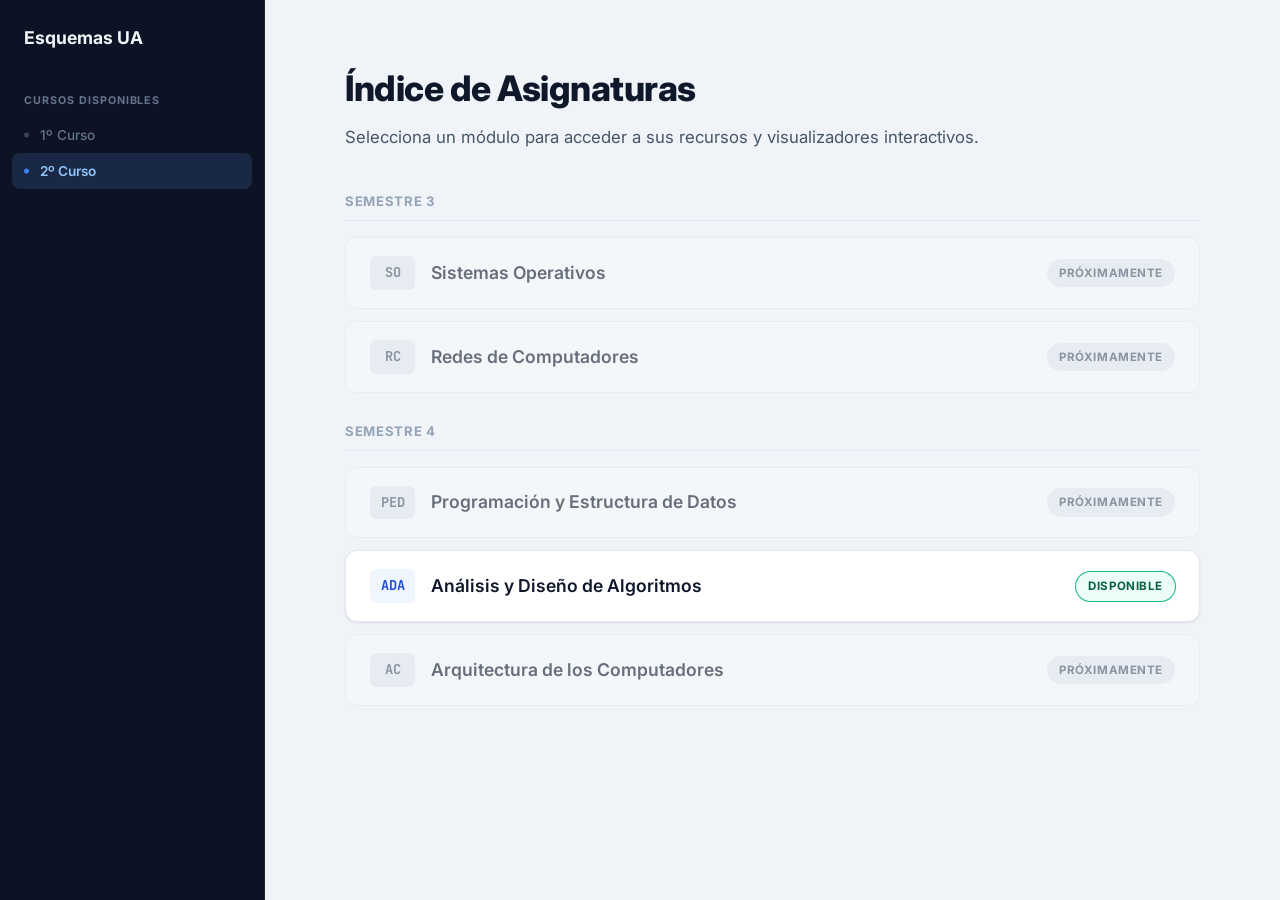
==== index.html @ 5352850d "Añadido analiticas" ====
<!DOCTYPE html>
<html lang="es">
<head>
  <meta charset="UTF-8">
  <meta name="viewport" content="width=device-width, initial-scale=1.0">
  <title>Esquemas UA</title>
  <meta name="description" content="Workspace de Ingeniería Informática - Índice Minimalista">
  <link rel="preconnect" href="https://fonts.googleapis.com">
  <link rel="preconnect" href="https://fonts.gstatic.com" crossorigin>
  <link href="https://fonts.googleapis.com/css2?family=Inter:wght@400;500;600;700;800&family=JetBrains+Mono:wght@500;700&display=swap" rel="stylesheet">
  <link rel="stylesheet" href="styles.css">
</head>
<body>
  <div class="layout">
    <!-- Paso 1: Selección de curso (Sidebar) -->
    <aside class="sidebar">
      <div class="brand">
        Esquemas UA
      </div>
      
      <div class="course-nav-title">Cursos Disponibles</div>
      <nav class="course-nav">
        <button class="course-tab" data-target="curso-1">1º Curso</button>
        <button class="course-tab active" data-target="curso-2">2º Curso</button>
      </nav>
    </aside>

    <!-- Paso 2: Listado de asignaturas (Content) -->
    <main class="content">
      <div class="content-inner">
        <div class="header">
          <h1>Índice de Asignaturas</h1>
          <p>Selecciona un módulo para acceder a sus recursos y visualizadores interactivos.</p>
        </div>
        
        <div id="curso-1" class="subject-list hidden">
          <div class="semester-title">Semestre 1</div>
          <a href="#" class="subject-item muted" onclick="showToast(event)">
            <div class="subject-info">
              <span class="subject-code">M1</span>
              <span class="subject-name">Matemáticas 1</span>
            </div>
            <span class="status-badge">Próximamente</span>
          </a>
        </div>

        <div id="curso-2" class="subject-list">
          <div class="semester-title">Semestre 3</div>
          <a href="#" class="subject-item muted" onclick="showToast(event)">
            <div class="subject-info">
              <span class="subject-code">SO</span>
              <span class="subject-name">Sistemas Operativos</span>
            </div>
            <span class="status-badge">Próximamente</span>
          </a>
          <a href="#" class="subject-item muted" onclick="showToast(event)">
            <div class="subject-info">
              <span class="subject-code">RC</span>
              <span class="subject-name">Redes de Computadores</span>
            </div>
            <span class="status-badge">Próximamente</span>
          </a>

          <div class="semester-title">Semestre 4</div>
          <a href="#" class="subject-item muted" onclick="showToast(event)">
            <div class="subject-info">
              <span class="subject-code">PED</span>
              <span class="subject-name">Programación y Estructura de Datos</span>
            </div>
            <span class="status-badge">Próximamente</span>
          </a>
          <a href="subjects/ADA/index.html" class="subject-item active">
            <div class="subject-info">
              <span class="subject-code">ADA</span>
              <span class="subject-name">Análisis y Diseño de Algoritmos</span>
            </div>
            <span class="status-badge ready">Disponible</span>
          </a>
          <a href="#" class="subject-item muted" onclick="showToast(event)">
            <div class="subject-info">
              <span class="subject-code">AC</span>
              <span class="subject-name">Arquitectura de los Computadores</span>
            </div>
            <span class="status-badge">Próximamente</span>
          </a>
        </div>
      </div>
    </main>
  </div>
  
  <div id="toast" class="toast">
    <svg width="18" height="18" viewBox="0 0 24 24" fill="none" stroke="currentColor" stroke-width="2.5" stroke-linecap="round" stroke-linejoin="round">
      <rect x="3" y="11" width="18" height="11" rx="2" ry="2"></rect>
      <path d="M7 11V7a5 5 0 0 1 10 0v4"></path>
    </svg>
    Contenido no disponible actualmente
  </div>

  <script src="script.js"></script>

  <!-- Vercel Web Analytics -->
  <script>
    window.va = window.va || function () { (window.vaq = window.vaq || []).push(arguments); };
  </script>
  <script defer src="/_vercel/insights/script.js"></script>
</body>
</html>
---- styles.css ----
:root {
  /* Colores base */
  --bg-app:          #f0f4f8;
  --bg-white:        #ffffff;
  --bg-subtle:       #f8fafc;

  /* Sidebar */
  --sidebar-bg:      #0d1324;
  --sidebar-hover:   #162035;
  --sidebar-active:  rgba(96,165,250,0.15);
  --sidebar-border:  rgba(255,255,255,0.06);
  --sidebar-txt:     #64748b;
  --sidebar-txt-on:  #cbd5e1;

  /* Texto */
  --txt-primary:     #0f172a;
  --txt-secondary:   #475569;
  --txt-muted:       #94a3b8;

  /* Acentos */
  --blue:            #3b82f6;
  --blue-dark:       #1d4ed8;
  --blue-light:      #eff6ff;
  --green:           #10b981;
  --green-dark:      #065f46;
  --green-light:     #ecfdf5;

  /* Layout */
  --sidebar-w:   265px;
  --radius-sm:   8px;
  --radius-md:   12px;
  --radius-lg:   16px;

  /* Sombras */
  --shadow-xs:   0 1px 3px rgba(0,0,0,.06),0 1px 2px rgba(0,0,0,.04);
  --shadow-sm:   0 2px 8px rgba(0,0,0,.07),0 1px 3px rgba(0,0,0,.05);
  --shadow-md:   0 6px 24px rgba(0,0,0,.09),0 2px 8px rgba(0,0,0,.05);

  /* Transiciones */
  --t-fast:   150ms ease;
  --t-base:   240ms ease;
}

*, *::before, *::after {
  box-sizing: border-box;
  margin: 0;
  padding: 0;
}

html { scroll-behavior: smooth; }

body {
  font-family: 'Inter', system-ui, -apple-system, sans-serif;
  background: var(--bg-app);
  color: var(--txt-primary);
  line-height: 1.6;
  -webkit-font-smoothing: antialiased;
  min-height: 100vh;
}

.layout {
  display: flex;
  min-height: 100vh;
  width: 100%;
}

/* ════════════════════════════════════════════
   SIDEBAR
════════════════════════════════════════════ */
.sidebar {
  width: var(--sidebar-w);
  background: var(--sidebar-bg);
  position: fixed;
  top: 0; 
  left: 0;
  height: 100vh;
  display: flex;
  flex-direction: column;
  padding: 24px 0;
  border-right: 1px solid var(--sidebar-border);
  z-index: 100;
}

.brand {
  font-size: 1.1rem;
  font-weight: 700;
  color: #f1f5f9;
  display: flex;
  align-items: center;
  gap: 10px;
  padding: 0 24px;
  margin-bottom: 40px;
}

.course-nav-title {
  font-size: 0.67rem;
  font-weight: 700;
  text-transform: uppercase;
  letter-spacing: .09em;
  color: var(--sidebar-txt);
  margin-bottom: 8px;
  padding: 0 24px;
}

.course-nav {
  display: flex;
  flex-direction: column;
  padding: 0 12px;
}

.course-tab {
  background: transparent;
  border: none;
  text-align: left;
  padding: 10px 12px 10px 28px;
  border-radius: var(--radius-sm);
  font-size: 0.85rem;
  font-weight: 500;
  color: var(--sidebar-txt);
  cursor: pointer;
  transition: all var(--t-fast);
  font-family: inherit;
  display: flex;
  align-items: center;
  overflow: hidden;
  position: relative;
}

.course-tab::before {
  content: '';
  position: absolute;
  left: 12px;
  top: 50%;
  transform: translateY(-50%);
  width: 5px;
  height: 5px;
  border-radius: 50%;
  background: currentColor;
  opacity: 0.5;
}

.course-tab:hover {
  background: var(--sidebar-hover);
  color: var(--sidebar-txt-on);
}

.course-tab.active {
  background: var(--sidebar-active);
  color: #93c5fd;
  font-weight: 600;
}

.course-tab.active::before {
  opacity: 1;
  background: var(--blue);
}

/* ════════════════════════════════════════════
   CONTENIDO PRINCIPAL
════════════════════════════════════════════ */
.content {
  margin-left: var(--sidebar-w);
  flex: 1;
  padding: 60px 80px;
  display: flex;
  justify-content: center;
}

.content-inner {
  max-width: 900px;
  width: 100%;
}

.header {
  margin-bottom: 40px;
}

.header h1 {
  font-size: 2.2rem;
  font-weight: 800;
  color: var(--txt-primary);
  letter-spacing: -0.5px;
  margin-bottom: 8px;
}

.header p {
  font-size: 1.05rem;
  color: var(--txt-secondary);
}

.subject-list {
  display: flex;
  flex-direction: column;
  gap: 12px;
}

.subject-list.hidden {
  display: none;
}

.semester-title {
  font-size: 0.82rem;
  font-weight: 700;
  text-transform: uppercase;
  letter-spacing: 0.05em;
  color: var(--txt-muted);
  margin-top: 16px;
  margin-bottom: 4px;
  padding-bottom: 8px;
  border-bottom: 1px solid #e2e8f0;
}
.semester-title:first-child {
  margin-top: 0;
}

.subject-item {
  display: flex;
  align-items: center;
  justify-content: space-between;
  padding: 18px 24px;
  background: var(--bg-white);
  border: 1px solid #e2e8f0;
  border-radius: var(--radius-md);
  text-decoration: none;
  transition: all var(--t-base);
  box-shadow: var(--shadow-xs);
}

.subject-item:hover:not(.muted) {
  border-color: var(--blue);
  box-shadow: var(--shadow-sm);
  transform: translateY(-2px);
}

.subject-item.muted {
  background: var(--bg-subtle);
  border-color: #e2e8f0;
  opacity: 0.6;
  cursor: default;
  box-shadow: none;
}

.subject-item.muted:hover {
  opacity: 0.8;
}

.subject-info {
  display: flex;
  align-items: center;
  gap: 16px;
}

.subject-code {
  font-family: 'JetBrains Mono', monospace;
  font-size: 0.85rem;
  font-weight: 700;
  color: var(--txt-secondary);
  background: #e2e8f0;
  padding: 6px 10px;
  border-radius: 6px;
  min-width: 45px;
  text-align: center;
}

.subject-item.active .subject-code {
  background: var(--blue-light);
  color: var(--blue-dark);
}

.subject-name {
  font-size: 1.1rem;
  font-weight: 600;
  color: var(--txt-primary);
}

.status-badge {
  font-size: 0.72rem;
  font-weight: 700;
  padding: 5px 12px;
  border-radius: 999px;
  background: #e2e8f0;
  color: var(--txt-secondary);
  text-transform: uppercase;
  letter-spacing: .05em;
}

.status-badge.ready {
  background: var(--green-light);
  color: var(--green-dark);
  box-shadow: 0 0 0 1px var(--green);
}

/* ════════════════════════════════════════════
   TOAST NOTIFICATION
════════════════════════════════════════════ */
.toast {
  position: fixed;
  bottom: 40px;
  left: 50%;
  transform: translateX(-50%) translateY(100px);
  background: var(--txt-primary);
  color: var(--bg-white);
  padding: 14px 28px;
  border-radius: 999px;
  font-size: 0.95rem;
  font-weight: 500;
  box-shadow: var(--shadow-md);
  opacity: 0;
  transition: all 0.4s cubic-bezier(0.175, 0.885, 0.32, 1.275);
  pointer-events: none;
  z-index: 1000;
  display: flex;
  align-items: center;
  gap: 10px;
}

.toast.show {
  transform: translateX(-50%) translateY(0);
  opacity: 1;
}

/* Responsive */
@media (max-width: 768px) {
  .layout {
    flex-direction: column;
  }
  .sidebar {
    width: 100%;
    height: auto;
    position: relative;
    padding: 24px 0;
    border-right: none;
    border-bottom: 1px solid var(--sidebar-border);
  }
  .content {
    margin-left: 0;
    padding: 32px 24px;
  }
  .course-nav {
    flex-direction: row;
    gap: 8px;
    padding: 0 24px;
    overflow-x: auto;
  }
  .course-tab {
    padding: 10px 16px;
  }
  .course-tab::before {
    display: none;
  }
  .subject-item {
    flex-direction: column;
    align-items: flex-start;
    gap: 16px;
  }
}
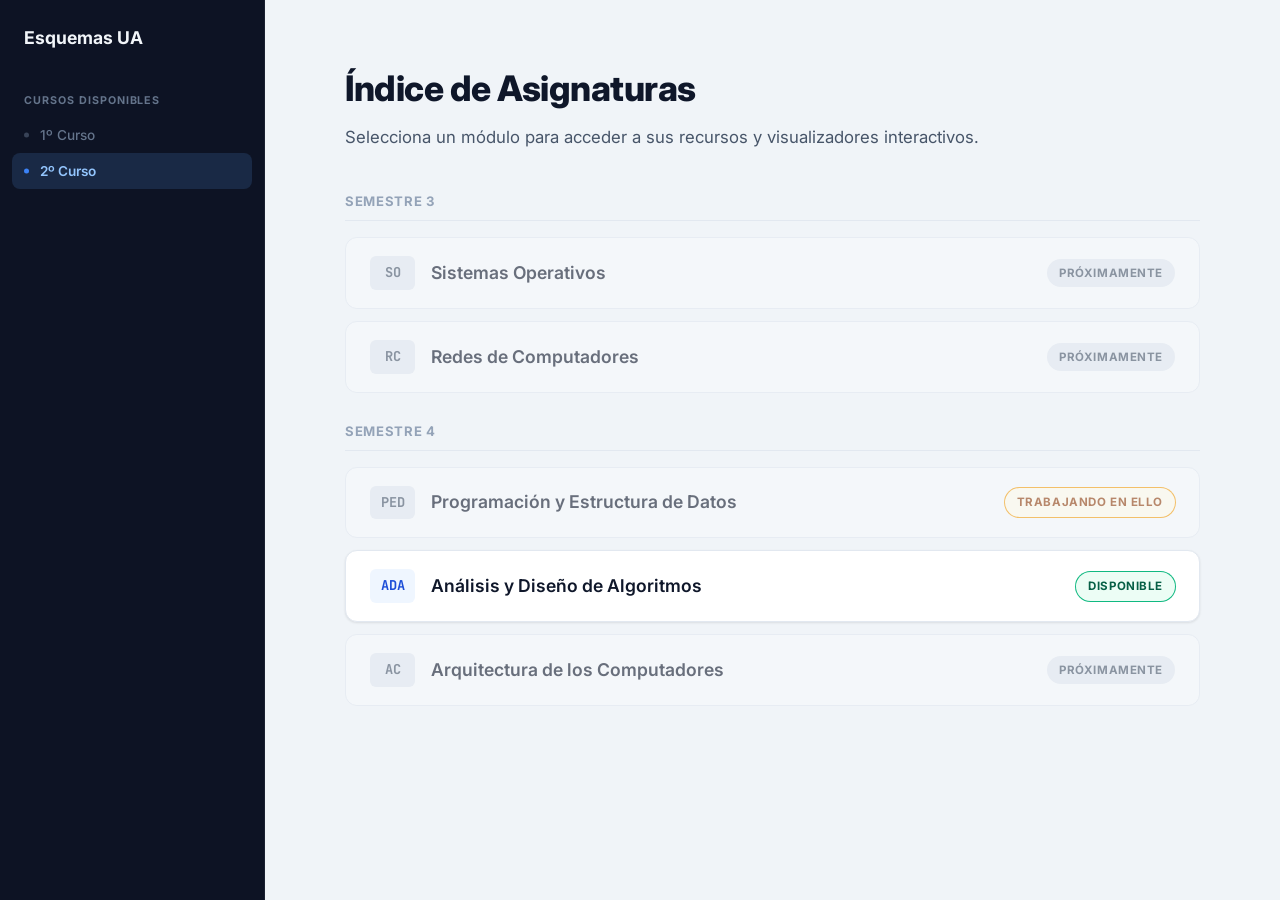
==== commit 5bf19a5d: "Trabajando en PED" ====
--- a/index.html
+++ b/index.html
@@ -67,7 +67,7 @@
               <span class="subject-code">PED</span>
               <span class="subject-name">Programación y Estructura de Datos</span>
             </div>
-            <span class="status-badge">Próximamente</span>
+            <span class="status-badge wip">Trabajando en ello</span>
           </a>
           <a href="subjects/ADA/index.html" class="subject-item active">
             <div class="subject-info">
--- a/styles.css
+++ b/styles.css
@@ -24,6 +24,9 @@
   --green:           #10b981;
   --green-dark:      #065f46;
   --green-light:     #ecfdf5;
+  --amber:           #f59e0b;
+  --amber-dark:      #92400e;
+  --amber-light:     #fffbeb;
 
   /* Layout */
   --sidebar-w:   265px;
@@ -288,6 +291,12 @@
   background: var(--green-light);
   color: var(--green-dark);
   box-shadow: 0 0 0 1px var(--green);
+}
+
+.status-badge.wip {
+  background: var(--amber-light);
+  color: var(--amber-dark);
+  box-shadow: 0 0 0 1px var(--amber);
 }
 
 /* ════════════════════════════════════════════
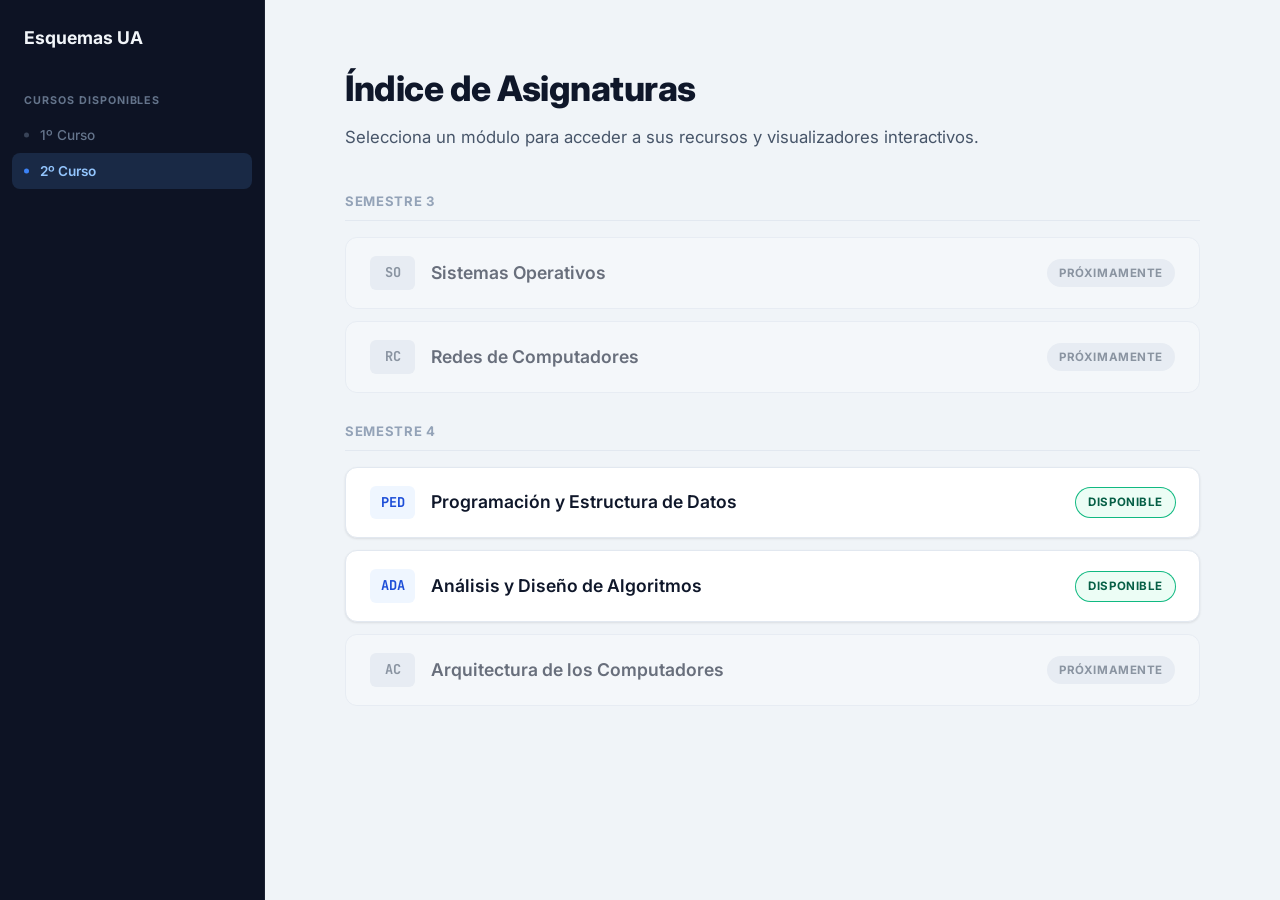
==== commit 168466e3: "Añadido PED" ====
--- a/index.html
+++ b/index.html
@@ -62,12 +62,12 @@
           </a>
 
           <div class="semester-title">Semestre 4</div>
-          <a href="#" class="subject-item muted" onclick="showToast(event)">
+          <a href="subjects/PED/index.html" class="subject-item active">
             <div class="subject-info">
               <span class="subject-code">PED</span>
               <span class="subject-name">Programación y Estructura de Datos</span>
             </div>
-            <span class="status-badge wip">Trabajando en ello</span>
+            <span class="status-badge ready">Disponible</span>
           </a>
           <a href="subjects/ADA/index.html" class="subject-item active">
             <div class="subject-info">
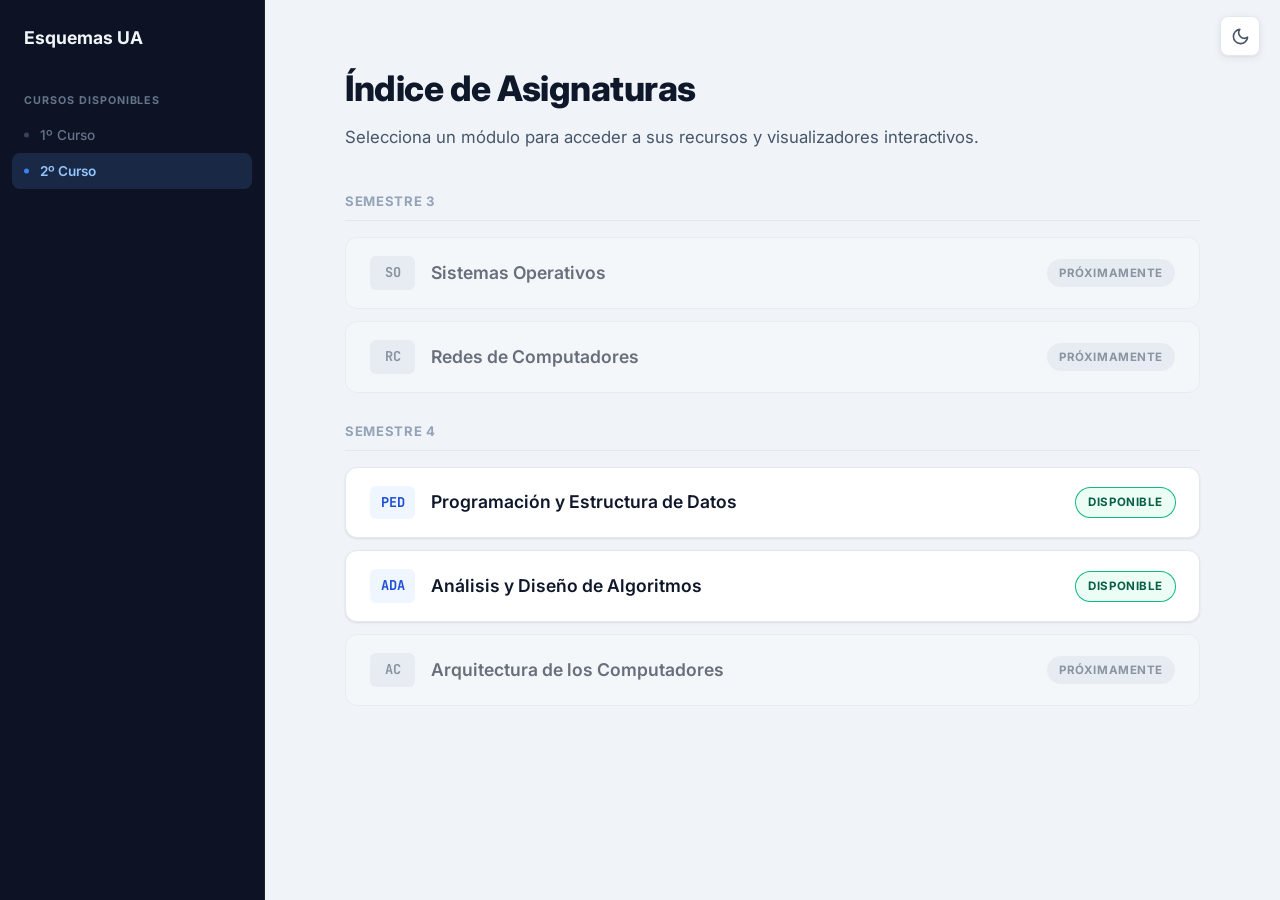
==== commit 3a99f73d: "Añadido botón de cambio de tema y funcionalidad de tema oscuro en los archivos index.html y styles.c" ====
--- a/index.html
+++ b/index.html
@@ -3,14 +3,36 @@
 <head>
   <meta charset="UTF-8">
   <meta name="viewport" content="width=device-width, initial-scale=1.0">
-  <title>Esquemas UA</title>
+  <title>Informatica Esquemas UA</title>
   <meta name="description" content="Workspace de Ingeniería Informática - Índice Minimalista">
+  <meta name="theme-color" content="#0d1324">
+  <script>
+    (function () {
+      try {
+        var t = localStorage.getItem('ua-theme') || 'light';
+        document.documentElement.setAttribute('data-theme', t);
+      } catch (e) {}
+      window.toggleTheme = function () {
+        var r = document.documentElement;
+        var n = r.getAttribute('data-theme') === 'dark' ? 'light' : 'dark';
+        r.setAttribute('data-theme', n);
+        try { localStorage.setItem('ua-theme', n); } catch (e) {}
+        var m = document.querySelector('meta[name="theme-color"]');
+        if (m) m.setAttribute('content', n === 'dark' ? '#0a1020' : '#0d1324');
+      };
+    })();
+  </script>
   <link rel="preconnect" href="https://fonts.googleapis.com">
   <link rel="preconnect" href="https://fonts.gstatic.com" crossorigin>
   <link href="https://fonts.googleapis.com/css2?family=Inter:wght@400;500;600;700;800&family=JetBrains+Mono:wght@500;700&display=swap" rel="stylesheet">
   <link rel="stylesheet" href="styles.css">
 </head>
 <body>
+  <button class="theme-toggle" onclick="toggleTheme()" aria-label="Cambiar entre tema claro y oscuro" title="Cambiar tema">
+    <svg class="icon-moon" viewBox="0 0 24 24" fill="none" stroke="currentColor" stroke-width="2" stroke-linecap="round" stroke-linejoin="round"><path d="M21 12.79A9 9 0 1 1 11.21 3 7 7 0 0 0 21 12.79z"></path></svg>
+    <svg class="icon-sun" viewBox="0 0 24 24" fill="none" stroke="currentColor" stroke-width="2" stroke-linecap="round" stroke-linejoin="round"><circle cx="12" cy="12" r="5"></circle><line x1="12" y1="1" x2="12" y2="3"></line><line x1="12" y1="21" x2="12" y2="23"></line><line x1="4.22" y1="4.22" x2="5.64" y2="5.64"></line><line x1="18.36" y1="18.36" x2="19.78" y2="19.78"></line><line x1="1" y1="12" x2="3" y2="12"></line><line x1="21" y1="12" x2="23" y2="12"></line><line x1="4.22" y1="19.78" x2="5.64" y2="18.36"></line><line x1="18.36" y1="5.64" x2="19.78" y2="4.22"></line></svg>
+  </button>
+
   <div class="layout">
     <!-- Paso 1: Selección de curso (Sidebar) -->
     <aside class="sidebar">
--- a/styles.css
+++ b/styles.css
@@ -27,6 +27,9 @@
   --amber:           #f59e0b;
   --amber-dark:      #92400e;
   --amber-light:     #fffbeb;
+
+  /* Bordes / superficies neutras */
+  --border-c:    #e2e8f0;
 
   /* Layout */
   --sidebar-w:   265px;
@@ -328,6 +331,65 @@
   opacity: 1;
 }
 
+/* ════════════════════════════════════════════
+   BOTÓN DE CAMBIO DE TEMA (barra superior)
+════════════════════════════════════════════ */
+.theme-toggle {
+  position: fixed;
+  top: 16px;
+  right: 20px;
+  z-index: 1500;
+  width: 40px;
+  height: 40px;
+  border-radius: var(--radius-sm);
+  display: inline-flex;
+  align-items: center;
+  justify-content: center;
+  background: var(--bg-white);
+  color: var(--txt-secondary);
+  border: 1px solid var(--border-c);
+  box-shadow: var(--shadow-sm);
+  cursor: pointer;
+  transition: color var(--t-fast), border-color var(--t-fast), transform var(--t-fast);
+}
+.theme-toggle:hover {
+  color: var(--blue);
+  border-color: var(--blue);
+  transform: translateY(-1px);
+}
+.theme-toggle svg { width: 19px; height: 19px; }
+.theme-toggle .icon-sun { display: none; }
+:root[data-theme="dark"] .theme-toggle .icon-sun  { display: block; }
+:root[data-theme="dark"] .theme-toggle .icon-moon { display: none; }
+
+/* ════════════════════════════════════════════
+   TEMA OSCURO
+════════════════════════════════════════════ */
+:root[data-theme="dark"] {
+  --bg-app:        #0a1020;
+  --bg-white:      #121c30;
+  --bg-subtle:     #0f1728;
+  --txt-primary:   #e8eef8;
+  --txt-secondary: #aab7cc;
+  --txt-muted:     #7a879e;
+  --border-c:      #26324c;
+  --blue-light:    rgba(59,130,246,.16);
+  --blue-dark:     #93c5fd;
+  --green-light:   rgba(16,185,129,.16);
+  --green-dark:    #6ee7b7;
+  --amber-light:   rgba(245,158,11,.16);
+  --amber-dark:    #fcd34d;
+  --shadow-xs:     0 1px 3px rgba(0,0,0,.4);
+  --shadow-sm:     0 2px 10px rgba(0,0,0,.5);
+  --shadow-md:     0 8px 28px rgba(0,0,0,.55);
+}
+:root[data-theme="dark"] .semester-title   { border-bottom-color: var(--border-c); }
+:root[data-theme="dark"] .subject-item      { border-color: var(--border-c); }
+:root[data-theme="dark"] .subject-item.muted{ border-color: var(--border-c); }
+:root[data-theme="dark"] .subject-code      { background: var(--border-c); color: var(--txt-secondary); }
+:root[data-theme="dark"] .status-badge      { background: var(--border-c); color: var(--txt-secondary); }
+:root[data-theme="dark"] .status-badge.ready{ background: var(--green-light); color: var(--green-dark); }
+
 /* Responsive */
 @media (max-width: 768px) {
   .layout {
@@ -337,29 +399,71 @@
     width: 100%;
     height: auto;
     position: relative;
-    padding: 24px 0;
+    padding: 18px 0;
     border-right: none;
     border-bottom: 1px solid var(--sidebar-border);
+  }
+  .brand {
+    margin-bottom: 18px;
   }
   .content {
     margin-left: 0;
     padding: 32px 24px;
+  }
+  .header {
+    margin-bottom: 28px;
+  }
+  .header h1 {
+    font-size: 1.7rem;
+  }
+  .header p {
+    font-size: 0.95rem;
   }
   .course-nav {
     flex-direction: row;
     gap: 8px;
     padding: 0 24px;
     overflow-x: auto;
+    -webkit-overflow-scrolling: touch;
   }
   .course-tab {
     padding: 10px 16px;
+    white-space: nowrap;
   }
   .course-tab::before {
     display: none;
+  }
+}
+
+@media (max-width: 560px) {
+  .content {
+    padding: 26px 16px;
+  }
+  .header h1 {
+    font-size: 1.45rem;
   }
   .subject-item {
     flex-direction: column;
     align-items: flex-start;
-    gap: 16px;
-  }
-}
+    gap: 12px;
+    padding: 16px 18px;
+  }
+  .subject-info {
+    gap: 12px;
+  }
+  .subject-name {
+    font-size: 1rem;
+  }
+  .toast {
+    left: 16px;
+    right: 16px;
+    bottom: 20px;
+    transform: translateY(100px);
+    font-size: 0.88rem;
+    padding: 12px 18px;
+    justify-content: center;
+  }
+  .toast.show {
+    transform: translateY(0);
+  }
+}
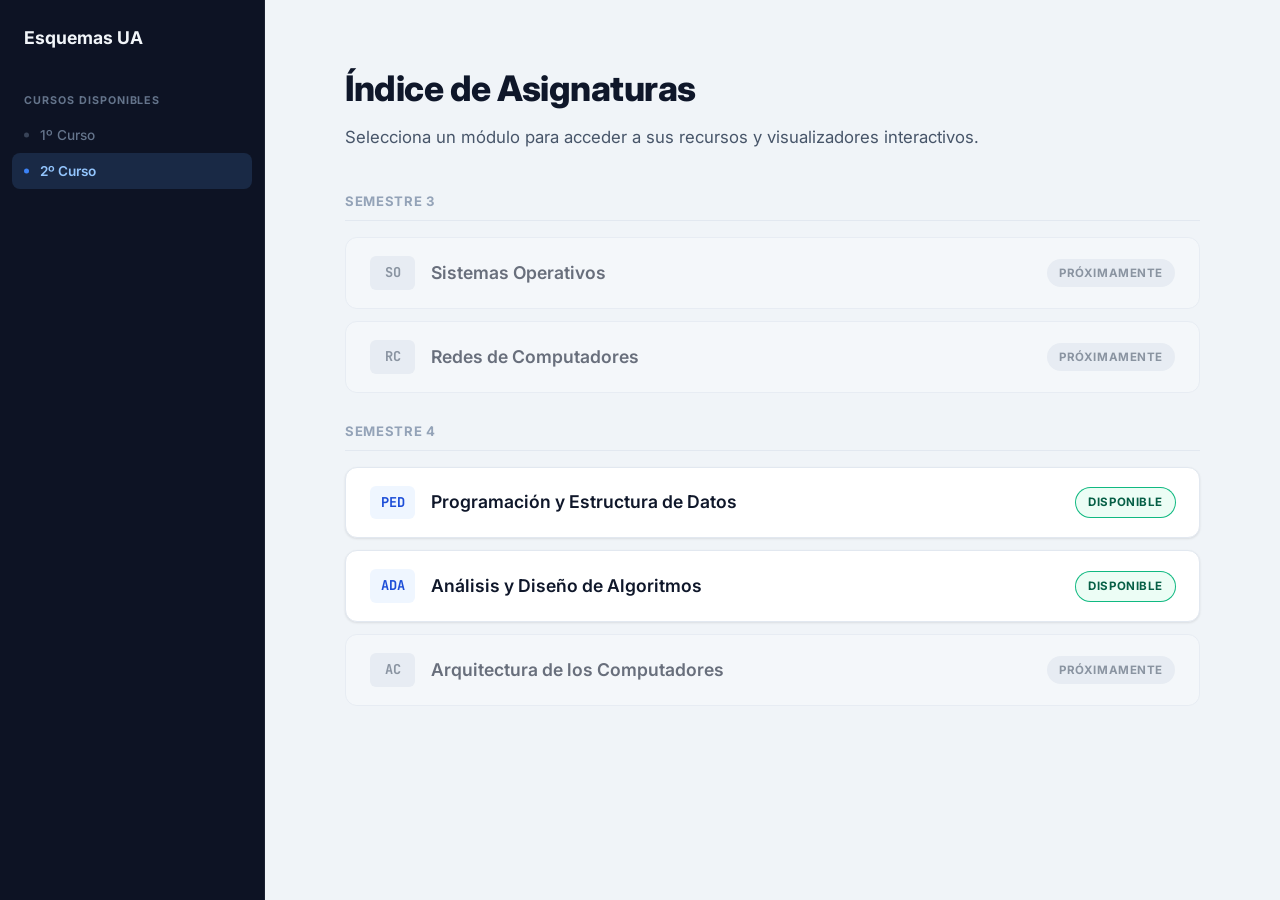
==== commit bc3d6356: "Eliminado el botón y la funcionalidad de cambio de tema en los archivos index.html y styles.css de l" ====
--- a/index.html
+++ b/index.html
@@ -5,34 +5,12 @@
   <meta name="viewport" content="width=device-width, initial-scale=1.0">
   <title>Informatica Esquemas UA</title>
   <meta name="description" content="Workspace de Ingeniería Informática - Índice Minimalista">
-  <meta name="theme-color" content="#0d1324">
-  <script>
-    (function () {
-      try {
-        var t = localStorage.getItem('ua-theme') || 'light';
-        document.documentElement.setAttribute('data-theme', t);
-      } catch (e) {}
-      window.toggleTheme = function () {
-        var r = document.documentElement;
-        var n = r.getAttribute('data-theme') === 'dark' ? 'light' : 'dark';
-        r.setAttribute('data-theme', n);
-        try { localStorage.setItem('ua-theme', n); } catch (e) {}
-        var m = document.querySelector('meta[name="theme-color"]');
-        if (m) m.setAttribute('content', n === 'dark' ? '#0a1020' : '#0d1324');
-      };
-    })();
-  </script>
   <link rel="preconnect" href="https://fonts.googleapis.com">
   <link rel="preconnect" href="https://fonts.gstatic.com" crossorigin>
   <link href="https://fonts.googleapis.com/css2?family=Inter:wght@400;500;600;700;800&family=JetBrains+Mono:wght@500;700&display=swap" rel="stylesheet">
   <link rel="stylesheet" href="styles.css">
 </head>
 <body>
-  <button class="theme-toggle" onclick="toggleTheme()" aria-label="Cambiar entre tema claro y oscuro" title="Cambiar tema">
-    <svg class="icon-moon" viewBox="0 0 24 24" fill="none" stroke="currentColor" stroke-width="2" stroke-linecap="round" stroke-linejoin="round"><path d="M21 12.79A9 9 0 1 1 11.21 3 7 7 0 0 0 21 12.79z"></path></svg>
-    <svg class="icon-sun" viewBox="0 0 24 24" fill="none" stroke="currentColor" stroke-width="2" stroke-linecap="round" stroke-linejoin="round"><circle cx="12" cy="12" r="5"></circle><line x1="12" y1="1" x2="12" y2="3"></line><line x1="12" y1="21" x2="12" y2="23"></line><line x1="4.22" y1="4.22" x2="5.64" y2="5.64"></line><line x1="18.36" y1="18.36" x2="19.78" y2="19.78"></line><line x1="1" y1="12" x2="3" y2="12"></line><line x1="21" y1="12" x2="23" y2="12"></line><line x1="4.22" y1="19.78" x2="5.64" y2="18.36"></line><line x1="18.36" y1="5.64" x2="19.78" y2="4.22"></line></svg>
-  </button>
-
   <div class="layout">
     <!-- Paso 1: Selección de curso (Sidebar) -->
     <aside class="sidebar">
--- a/styles.css
+++ b/styles.css
@@ -27,9 +27,6 @@
   --amber:           #f59e0b;
   --amber-dark:      #92400e;
   --amber-light:     #fffbeb;
-
-  /* Bordes / superficies neutras */
-  --border-c:    #e2e8f0;
 
   /* Layout */
   --sidebar-w:   265px;
@@ -331,65 +328,6 @@
   opacity: 1;
 }
 
-/* ════════════════════════════════════════════
-   BOTÓN DE CAMBIO DE TEMA (barra superior)
-════════════════════════════════════════════ */
-.theme-toggle {
-  position: fixed;
-  top: 16px;
-  right: 20px;
-  z-index: 1500;
-  width: 40px;
-  height: 40px;
-  border-radius: var(--radius-sm);
-  display: inline-flex;
-  align-items: center;
-  justify-content: center;
-  background: var(--bg-white);
-  color: var(--txt-secondary);
-  border: 1px solid var(--border-c);
-  box-shadow: var(--shadow-sm);
-  cursor: pointer;
-  transition: color var(--t-fast), border-color var(--t-fast), transform var(--t-fast);
-}
-.theme-toggle:hover {
-  color: var(--blue);
-  border-color: var(--blue);
-  transform: translateY(-1px);
-}
-.theme-toggle svg { width: 19px; height: 19px; }
-.theme-toggle .icon-sun { display: none; }
-:root[data-theme="dark"] .theme-toggle .icon-sun  { display: block; }
-:root[data-theme="dark"] .theme-toggle .icon-moon { display: none; }
-
-/* ════════════════════════════════════════════
-   TEMA OSCURO
-════════════════════════════════════════════ */
-:root[data-theme="dark"] {
-  --bg-app:        #0a1020;
-  --bg-white:      #121c30;
-  --bg-subtle:     #0f1728;
-  --txt-primary:   #e8eef8;
-  --txt-secondary: #aab7cc;
-  --txt-muted:     #7a879e;
-  --border-c:      #26324c;
-  --blue-light:    rgba(59,130,246,.16);
-  --blue-dark:     #93c5fd;
-  --green-light:   rgba(16,185,129,.16);
-  --green-dark:    #6ee7b7;
-  --amber-light:   rgba(245,158,11,.16);
-  --amber-dark:    #fcd34d;
-  --shadow-xs:     0 1px 3px rgba(0,0,0,.4);
-  --shadow-sm:     0 2px 10px rgba(0,0,0,.5);
-  --shadow-md:     0 8px 28px rgba(0,0,0,.55);
-}
-:root[data-theme="dark"] .semester-title   { border-bottom-color: var(--border-c); }
-:root[data-theme="dark"] .subject-item      { border-color: var(--border-c); }
-:root[data-theme="dark"] .subject-item.muted{ border-color: var(--border-c); }
-:root[data-theme="dark"] .subject-code      { background: var(--border-c); color: var(--txt-secondary); }
-:root[data-theme="dark"] .status-badge      { background: var(--border-c); color: var(--txt-secondary); }
-:root[data-theme="dark"] .status-badge.ready{ background: var(--green-light); color: var(--green-dark); }
-
 /* Responsive */
 @media (max-width: 768px) {
   .layout {
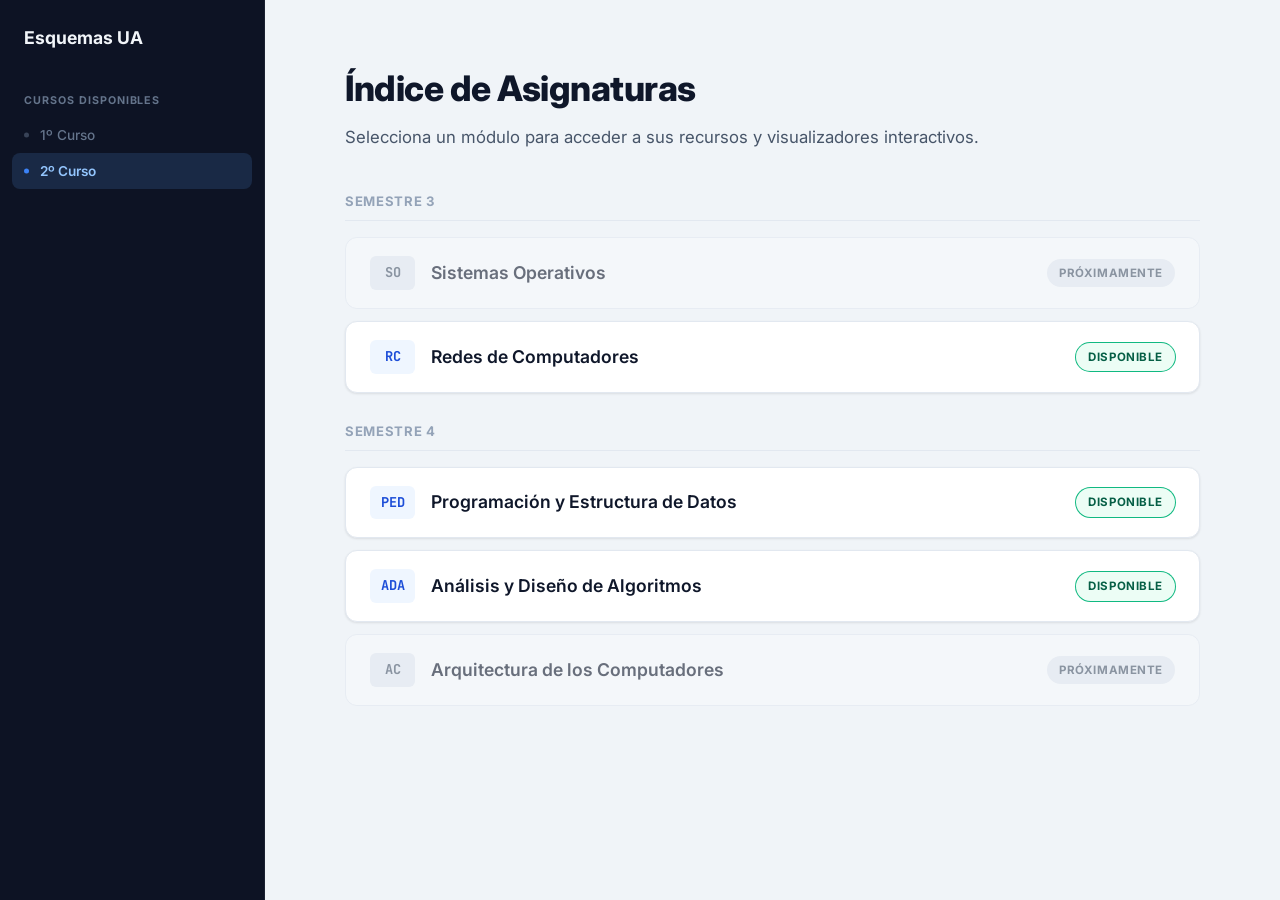
==== commit 29703f52: "Añadido redes de los computadores" ====
--- a/index.html
+++ b/index.html
@@ -53,12 +53,12 @@
             </div>
             <span class="status-badge">Próximamente</span>
           </a>
-          <a href="#" class="subject-item muted" onclick="showToast(event)">
+          <a href="subjects/RC/index.html" class="subject-item active">
             <div class="subject-info">
               <span class="subject-code">RC</span>
               <span class="subject-name">Redes de Computadores</span>
             </div>
-            <span class="status-badge">Próximamente</span>
+            <span class="status-badge ready">Disponible</span>
           </a>
 
           <div class="semester-title">Semestre 4</div>
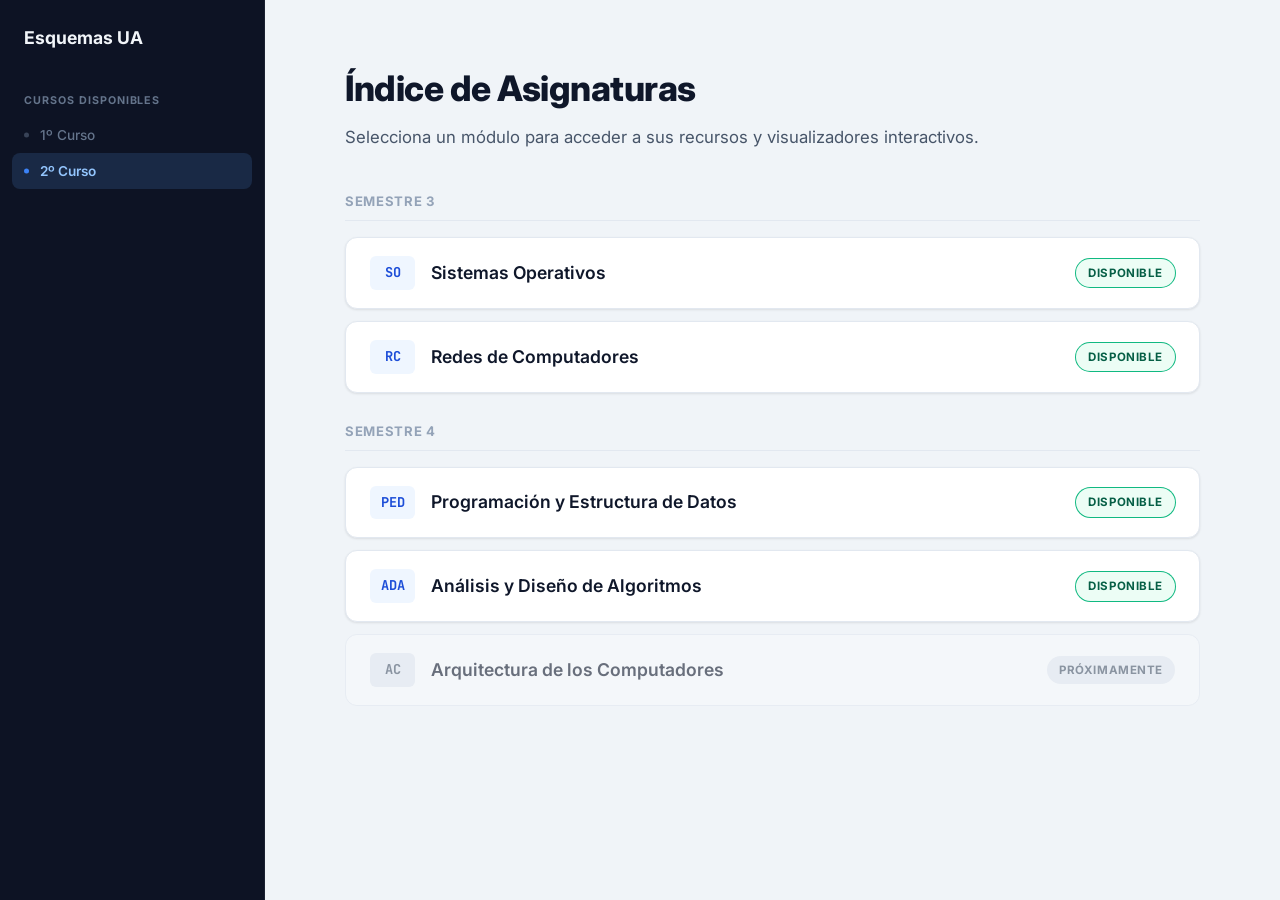
==== commit 11e5d44e: "Añadido sistemas operativos" ====
--- a/index.html
+++ b/index.html
@@ -46,12 +46,12 @@
 
         <div id="curso-2" class="subject-list">
           <div class="semester-title">Semestre 3</div>
-          <a href="#" class="subject-item muted" onclick="showToast(event)">
+          <a href="subjects/SO/index.html" class="subject-item active">
             <div class="subject-info">
               <span class="subject-code">SO</span>
               <span class="subject-name">Sistemas Operativos</span>
             </div>
-            <span class="status-badge">Próximamente</span>
+            <span class="status-badge ready">Disponible</span>
           </a>
           <a href="subjects/RC/index.html" class="subject-item active">
             <div class="subject-info">
